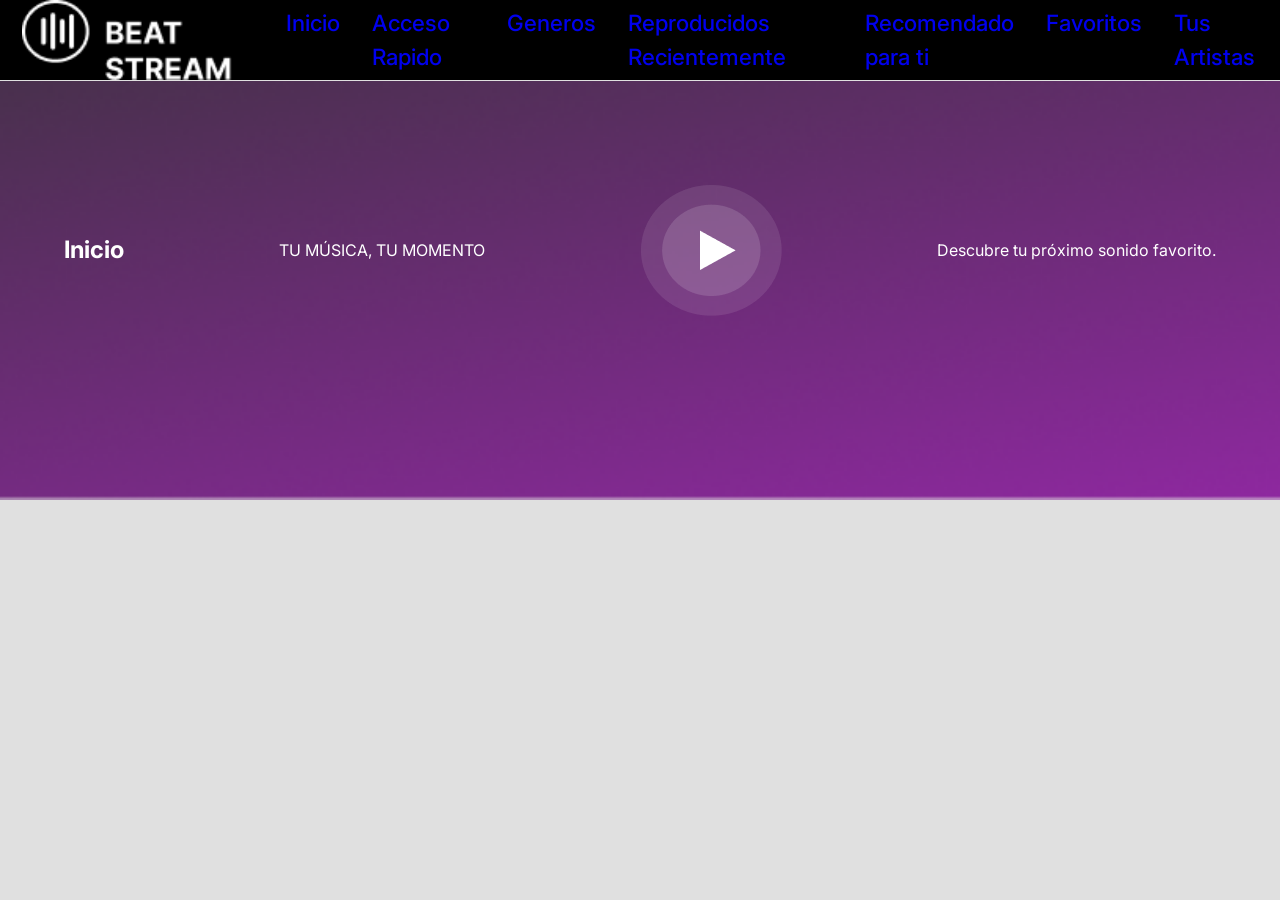
==== 01-layout/05-code/index.html @ 1010544c "web" ====
<!DOCTYPE html>
<html lang="en">
<head>
    <meta charset="UTF-8">
    <meta name="viewport" content="width=device-width, initial-scale=1.0">
    <title>Beat Stream</title>
    <link rel="stylesheet" href="css/reset.css">
    <link rel="stylesheet" href="css/master.css">
</head>
<body>
    <main>
        <header id="navbar">
            <img class="logo" src="images/Frame 1.png" alt="Logo">
            <nav class="options">
                <a href="#Inicio">Inicio</a>
                <a href="#AccesoRapido">Acceso Rapido</a>
                <a href="#generos">Generos</a>
                <a href="#ReproducidosRecientemente">Reproducidos Recientemente</a>
                <a href="#Recomendadoparati">Recomendado para ti</a>
                <a href="#favoritos">Favoritos</a>
                <a href="#tusartistas">Tus Artistas</a>
            </nav>
        </header>
        <section id="about">

            <h2>Inicio</h2>
                <p>
                    TU MÚSICA, TU MOMENTO
                </p>
                <img class="logo-ful" src="images/Frame 2.png" alt="Logo">
                <p>
                    Descubre tu próximo sonido favorito.
                </p>

            
        </section>
    </main>
    <script src="js/app.js"></script>
</body>
</html>
---- 01-layout/05-code/css/master.css ----
@import url('https://fonts.googleapis.com/css2?family=IBM+Plex+Sans:ital,wght@0,100..700;1,100..700&family=Inter:ital,opsz,wght@0,14..32,100..900;1,14..32,100..900&display=swap');
@import url('https://fonts.googleapis.com/css2?family=IBM+Plex+Sans:ital,wght@0,100..700;1,100..700&family=Inter:ital,opsz,wght@0,14..32,100..900;1,14..32,100..900&display=swap');

:root {
    --color-accentdark: #333333;
    --color-vibrantpurple: #9c27b0;
    --color-lightgray: #e0e0e0;
    --foint-headings: "IBM Plex Sans", serif;
    --foint-body: inter, sans-serif;
    scroll-behavior: smooth;
}

body {
    background-color: var(--color-lightgray);
    color: var(--color-accentdark);
    font-family: var(--foint-body);

    main {
        min-height: 100dvh;

        header#navbar {
            align-items: center;
            background-color: black;
            border-bottom: 1px solid var(--color-lightgray);
            display: flex;
            left: 0;
            height: 120;
            justify-content: space-between;
            padding-inline: 1.4rem;
            position: fixed;
            top: 0;
            width: 100%;

            img.logo {
                height: 80px;
            }

            
            nav.options {
                display: flex;
                gap: 2rem;
                a:is(:link, :visited){
                    font-size: 1.4rem;
                    font-weight: 500;
                    text-decoration: none;
                    transition: transform 0.2s ease-in;
                    &:not(.active):hover {
                        transform: translateY(-6px);
                    }
                    &.active {
                        color: var(--color-lightgray);
                        border-bottom: var(--color-lightgray);
                    }
                }
            }
        }



    section#about {
    align-items: center;
    background: url(../images/Vector.png) no-repeat center / cover;
    display: flex;
    flex-direction: row;              
    justify-content: space-between;   
    gap: 2rem;
    margin-top: 0;
    height: 500px;                    
    padding: 0 5%;                    
    color: white;                     
}

.about-text {
    text-align: left;
    max-width: 50%;
}

.about-text h2,
.about-text p {
    color: white;
}
}
    
        }
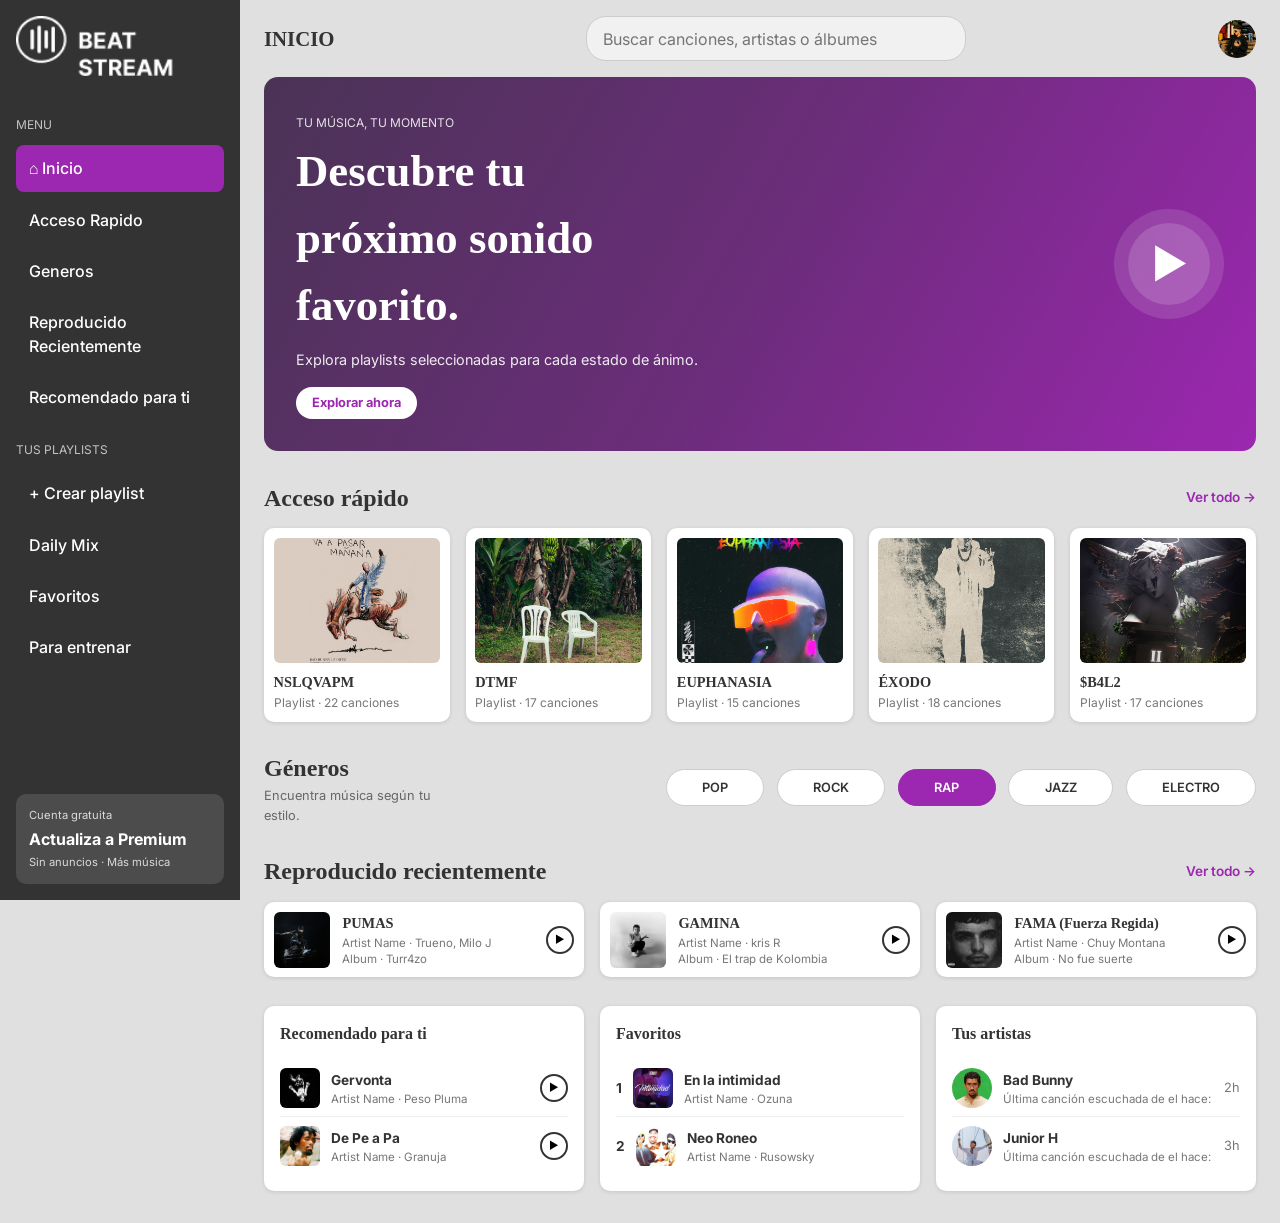
==== commit a6d42188: "code" ====
--- a/01-layout/05-code/index.html
+++ b/01-layout/05-code/index.html
@@ -1,41 +1,208 @@
-<!DOCTYPE html>
-<html lang="en">
-<head>
-    <meta charset="UTF-8">
-    <meta name="viewport" content="width=device-width, initial-scale=1.0">
+<!doctype html>
+<html lang="es">
+  <head>
+    <meta charset="UTF-8" />
+    <meta name="viewport" content="width=device-width, initial-scale=1" />
     <title>Beat Stream</title>
     <link rel="stylesheet" href="css/reset.css">
     <link rel="stylesheet" href="css/master.css">
-</head>
-<body>
+  </head>
+  <body>
+
+    <aside id="sidebar">
+      <a href="#inicio" class="brand">
+        <img class="logo" src="images/Frame 1.png" alt="Beat Stream" />
+      </a>
+
+      <nav class="options">
+        <p class="label">Menu</p>
+        <a href="#inicio" class="active">⌂ Inicio</a>
+        <a href="#generos">Acceso Rapido</a>
+        <a href="#recientes">Generos</a>
+        <a href="#recomendado">Reproducido Recientemente</a>
+        <a href="#premium">Recomendado para ti</a>
+
+        <p class="label">Tus playlists</p>
+        <a href="#acceso-rapido">+ Crear playlist</a>
+        <a href="#recomendado">Daily Mix</a>
+        <a href="#favoritos">Favoritos</a>
+        <a href="#artistas">Para entrenar</a>
+      </nav>
+
+      <div class="premium-box" id="premium">
+        <small>Cuenta gratuita</small>
+        <strong>Actualiza a Premium</strong>
+        <small>Sin anuncios · Más música</small>
+      </div>
+    </aside>
+
     <main>
-        <header id="navbar">
-            <img class="logo" src="images/Frame 1.png" alt="Logo">
-            <nav class="options">
-                <a href="#Inicio">Inicio</a>
-                <a href="#AccesoRapido">Acceso Rapido</a>
-                <a href="#generos">Generos</a>
-                <a href="#ReproducidosRecientemente">Reproducidos Recientemente</a>
-                <a href="#Recomendadoparati">Recomendado para ti</a>
-                <a href="#favoritos">Favoritos</a>
-                <a href="#tusartistas">Tus Artistas</a>
-            </nav>
-        </header>
-        <section id="about">
-
-            <h2>Inicio</h2>
-                <p>
-                    TU MÚSICA, TU MOMENTO
-                </p>
-                <img class="logo-ful" src="images/Frame 2.png" alt="Logo">
-                <p>
-                    Descubre tu próximo sonido favorito.
-                </p>
-
-            
-        </section>
+      <header id="topbar">
+        <h1 id="inicio">INICIO</h1>
+        <input
+          type="search"
+          placeholder="Buscar canciones, artistas o álbumes"
+        />
+       <img class="avatar" src="images/image.png" alt="Mi perfil">
+      </header>
+
+      
+      <section class="hero">
+        <div>
+          <small>TU MÚSICA, TU MOMENTO</small>
+          <h2>Descubre tu próximo sonido favorito.</h2>
+          <p>Explora playlists seleccionadas para cada estado de ánimo.</p>
+          <a href="#generos" class="btn-small">Explorar ahora</a>
+        </div>
+        <button class="play-big" aria-label="Reproducir">▶</button>
+      </section>
+
+      <!-- Acceso rápido -->
+      <section id="acceso-rapido">
+        <div class="section-head">
+          <h2>Acceso rápido</h2>
+          <a href="#">Ver todo →</a>
+        </div>
+        <div class="grid-5">
+          <article class="card">
+            <img src="images/ndslqvpm.jpg" alt="" />
+            <h3>NSLQVAPM</h3>
+            <p>Playlist · 22 canciones</p>
+          </article>
+          <article class="card">
+            <img src="images/dtmf.jpg" alt="" />
+            <h3>DTMF</h3>
+            <p>Playlist · 17 canciones</p>
+          </article>
+          <article class="card">
+            <img src="images/buho.png" alt="" />
+            <h3>EUPHANASIA</h3>
+            <p>Playlist · 15 canciones</p>
+          </article>
+          <article class="card">
+            <img src="images/exodo.jpg" alt="" />
+            <h3>ÉXODO</h3>
+            <p>Playlist · 18 canciones</p>
+          </article>
+          <article class="card">
+            <img src="images/asd0.jpg" alt="" />
+            <h3>$B4L2</h3>
+            <p>Playlist · 17 canciones</p>
+          </article>
+        </div>
+      </section>
+
+      <!-- Géneros -->
+      <section id="generos" class="generos">
+        <div>
+          <h2>Géneros</h2>
+          <p>Encuentra música según tu estilo.</p>
+        </div>
+        <div class="pills">
+          <button class="pill">POP</button>
+          <button class="pill">ROCK</button>
+          <button class="pill active">RAP</button>
+          <button class="pill">JAZZ</button>
+          <button class="pill">ELECTRO</button>
+        </div>
+      </section>
+
+      <!-- Reproducidos recientemente -->
+      <section id="recientes">
+        <div class="section-head">
+          <h2>Reproducido recientemente</h2>
+          <a href="#">Ver todo →</a>
+        </div>
+        <div class="grid-3">
+          <article class="recent">
+            <img src="images/pumas.jpg" alt="" />
+            <div>
+              <h3>PUMAS</h3>
+              <p>Artist Name · Trueno, Milo J<br />Album · Turr4zo</p>
+            </div>
+            <button class="play-small" aria-label="Reproducir">▶</button>
+          </article>
+          <article class="recent">
+            <img src="images/gamina.jpg" alt="" />
+            <div>
+              <h3>GAMINA</h3>
+              <p>Artist Name · kris R<br />Album · El trap de Kolombia</p>
+            </div>
+            <button class="play-small" aria-label="Reproducir">▶</button>
+          </article>
+          <article class="recent">
+            <img src="images/fama.jpg" alt="" />
+            <div>
+              <h3>FAMA (Fuerza Regida)</h3>
+              <p>Artist Name · Chuy Montana<br />Album · No fue suerte</p>
+            </div>
+            <button class="play-small" aria-label="Reproducir">▶</button>
+          </article>
+        </div>
+      </section>
+
+      <!-- Recomendado / Favoritos / Tus artistas -->
+      <section class="grid-3 bottom">
+        <article class="panel" id="recomendado">
+          <h3>Recomendado para ti</h3>
+          <div class="row">
+            <img src="images/gervonta.jpg" alt="" />
+            <div>
+              <strong>Gervonta</strong>
+              <p>Artist Name · Peso Pluma</p>
+            </div>
+            <button class="play-small" aria-label="Reproducir">▶</button>
+          </div>
+          <div class="row">
+            <img src="images/depeapa.jpg" alt="" />
+            <div>
+              <strong>De Pe a Pa</strong>
+              <p>Artist Name · Granuja</p>
+            </div>
+            <button class="play-small" aria-label="Reproducir">▶</button>
+          </div>
+        </article>
+
+        <article class="panel" id="favoritos">
+          <h3>Favoritos</h3>
+          <div class="row">
+            <span class="num">1</span>
+            <img src="images/images.jpg" alt="" />
+            <div>
+              <strong>En la intimidad</strong>
+              <p>Artist Name · Ozuna</p>
+            </div>
+          </div>
+          <div class="row">
+            <span class="num">2</span>
+            <img src="images/images (1).jpg" alt="" />
+            <div>
+              <strong>Neo Roneo</strong>
+              <p>Artist Name · Rusowsky</p>
+            </div>
+          </div>
+        </article>
+
+        <article class="panel" id="artistas">
+          <h3>Tus artistas</h3>
+          <div class="row">
+            <img class="round" src="images/badbo.jpg" alt="" />
+            <div>
+              <strong>Bad Bunny</strong>
+              <p>Última canción escuchada de el hace:</p>
+            </div>
+            <span class="time">2h</span>
+          </div>
+          <div class="row">
+            <img class="round" src="images/ab6761610000e5eb5fbe9b7dc7d9a2295bd6022c.jpg" alt="" />
+            <div>
+              <strong>Junior H</strong>
+              <p>Última canción escuchada de el hace:</p>
+            </div>
+            <span class="time">3h</span>
+          </div>
+        </article>
+      </section>
     </main>
-    <script src="js/app.js"></script>
-</body>
+  </body>
 </html>
-
--- a/01-layout/05-code/css/master.css
+++ b/01-layout/05-code/css/master.css
@@ -1,85 +1,280 @@
 @import url('https://fonts.googleapis.com/css2?family=IBM+Plex+Sans:ital,wght@0,100..700;1,100..700&family=Inter:ital,opsz,wght@0,14..32,100..900;1,14..32,100..900&display=swap');
-@import url('https://fonts.googleapis.com/css2?family=IBM+Plex+Sans:ital,wght@0,100..700;1,100..700&family=Inter:ital,opsz,wght@0,14..32,100..900;1,14..32,100..900&display=swap');
 
 :root {
-    --color-accentdark: #333333;
-    --color-vibrantpurple: #9c27b0;
-    --color-lightgray: #e0e0e0;
-    --foint-headings: "IBM Plex Sans", serif;
-    --foint-body: inter, sans-serif;
-    scroll-behavior: smooth;
-}
+  --color-accentdark: #333333;
+  --color-vibrantpurple: #9c27b0;
+  --color-lightgray: #e0e0e0;
+  --foint-headings: "IBM Plex Sans", serif;
+  --foint-body: inter, sans-serif;
+  --sidebar-w: 240px;
+  scroll-behavior: smooth;
+}
+.avatar {
+  width: 38px;
+  height: 38px;
+  border-radius: 50%;     /* la hace redonda */
+  object-fit: cover;      /* recorta la foto sin deformarla */
+  flex-shrink: 0;
+}
+
+* { box-sizing: border-box; margin: 0; padding: 0; }
 
 body {
-    background-color: var(--color-lightgray);
-    color: var(--color-accentdark);
-    font-family: var(--foint-body);
-
-    main {
-        min-height: 100dvh;
-
-        header#navbar {
-            align-items: center;
-            background-color: black;
-            border-bottom: 1px solid var(--color-lightgray);
-            display: flex;
-            left: 0;
-            height: 120;
-            justify-content: space-between;
-            padding-inline: 1.4rem;
-            position: fixed;
-            top: 0;
-            width: 100%;
-
-            img.logo {
-                height: 80px;
-            }
-
-            
-            nav.options {
-                display: flex;
-                gap: 2rem;
-                a:is(:link, :visited){
-                    font-size: 1.4rem;
-                    font-weight: 500;
-                    text-decoration: none;
-                    transition: transform 0.2s ease-in;
-                    &:not(.active):hover {
-                        transform: translateY(-6px);
-                    }
-                    &.active {
-                        color: var(--color-lightgray);
-                        border-bottom: var(--color-lightgray);
-                    }
-                }
-            }
-        }
-
-
-
-    section#about {
-    align-items: center;
-    background: url(../images/Vector.png) no-repeat center / cover;
-    display: flex;
-    flex-direction: row;              
-    justify-content: space-between;   
-    gap: 2rem;
-    margin-top: 0;
-    height: 500px;                    
-    padding: 0 5%;                    
-    color: white;                     
-}
-
-.about-text {
-    text-align: left;
-    max-width: 50%;
-}
-
-.about-text h2,
-.about-text p {
-    color: white;
-}
-}
-    
-        }
-    +  background-color: var(--color-lightgray);
+  color: var(--color-accentdark);
+  font-family: var(--foint-body);
+}
+
+h1, h2, h3 { font-family: var(--foint-headings); }
+a { text-decoration: none; color: inherit; }
+img { display: block; max-width: 100%; }
+
+/* ================= SIDEBAR ================= */
+#sidebar {
+  position: fixed;
+  top: 0;
+  left: 0;
+  width: var(--sidebar-w);
+  height: 100dvh;
+  background-color: var(--color-accentdark);
+  color: white;
+  display: flex;
+  flex-direction: column;
+  padding: 1rem;
+  overflow-y: auto;
+}
+
+.brand { display: block; margin-bottom: 1.5rem; }
+img.logo { height: 60px; }
+
+nav.options { display: flex; flex-direction: column; gap: 0.3rem; flex: 1; }
+
+nav.options .label {
+  font-size: 0.75rem;
+  text-transform: uppercase;
+  opacity: 0.7;
+  margin: 1rem 0 0.4rem;
+}
+
+nav.options a:is(:link, :visited) {
+  font-size: 1rem;
+  font-weight: 500;
+  padding: 0.7rem 0.8rem;
+  border-radius: 8px;
+  color: white;
+  transition: transform 0.2s ease-in, background-color 0.2s;
+}
+
+nav.options a:not(.active):hover {
+  background-color: rgba(255, 255, 255, 0.1);
+  transform: translateX(4px);
+}
+
+nav.options a.active { background-color: var(--color-vibrantpurple); }
+
+.premium-box {
+  background-color: rgba(255, 255, 255, 0.12);
+  border-radius: 10px;
+  padding: 0.8rem;
+  display: flex;
+  flex-direction: column;
+  gap: 0.2rem;
+}
+.premium-box small { font-size: 0.7rem; opacity: 0.8; }
+
+/* ================= CONTENIDO ================= */
+main {
+  margin-left: var(--sidebar-w);
+  min-height: 100dvh;
+  padding: 0 1.5rem 2rem;
+}
+
+#topbar {
+  display: flex;
+  align-items: center;
+  justify-content: space-between;
+  gap: 1rem;
+  padding: 1rem 0;
+}
+#topbar h1 { font-size: 1.3rem; }
+#topbar input {
+  width: min(380px, 100%);
+  padding: 0.6rem 1rem;
+  border-radius: 20px;
+  border: 1px solid #ccc;
+  background: #f1f1f1;
+  font-family: var(--foint-body);
+}
+.avatar {
+  width: 38px; height: 38px;
+  border-radius: 50%;
+  background: rgb(233, 8, 233);
+  flex-shrink: 0;
+}
+
+section { margin-top: 1.8rem; }
+
+.section-head {
+  display: flex;
+  justify-content: space-between;
+  align-items: center;
+  margin-bottom: 0.8rem;
+}
+.section-head h2 { font-size: 1.5rem; }
+.section-head a {
+  color: var(--color-vibrantpurple);
+  font-size: 0.85rem;
+  font-weight: 600;
+}
+
+/* ---- Hero ---- */
+.hero {
+  background: linear-gradient(120deg, #4a3355 0%, #6b2d7a 50%, var(--color-vibrantpurple) 100%);
+  color: white;
+  border-radius: 14px;
+  padding: 2rem;
+  display: flex;
+  align-items: center;
+  justify-content: space-between;
+  gap: 1rem;
+  margin-top: 0;
+}
+.hero small { font-size: 0.75rem; opacity: 0.85; }
+.hero h2 { font-size: clamp(1.8rem, 4vw, 2.8rem); max-width: 14ch; margin: 0.3rem 0 0.6rem; }
+.hero p { font-size: 0.9rem; opacity: 0.9; margin-bottom: 1rem; }
+
+.btn-small {
+  display: inline-block;
+  background: white;
+  color: var(--color-vibrantpurple);
+  font-size: 0.8rem;
+  font-weight: 700;
+  padding: 0.4rem 1rem;
+  border-radius: 20px;
+}
+
+.play-big {
+  width: 110px; height: 110px;
+  flex-shrink: 0;
+  border-radius: 50%;
+  border: 14px solid rgba(255, 255, 255, 0.12);
+  background: rgba(255, 255, 255, 0.25);
+  background-clip: padding-box;
+  color: white;
+  font-size: 2.5rem;
+  cursor: pointer;
+}
+
+/* ---- Grids ---- */
+.grid-5 { display: grid; grid-template-columns: repeat(5, 1fr); gap: 1rem; }
+.grid-3 { display: grid; grid-template-columns: repeat(3, 1fr); gap: 1rem; }
+
+/* ---- Tarjetas acceso rápido ---- */
+.card {
+  background: white;
+  border-radius: 10px;
+  padding: 0.6rem;
+  box-shadow: 0 1px 4px rgba(0, 0, 0, 0.12);
+}
+.card img {
+  width: 100%;
+  aspect-ratio: 4 / 3;
+  object-fit: cover;
+  border-radius: 6px;
+  background: #bbb;
+  margin-bottom: 0.6rem;
+}
+.card h3 { font-size: 0.9rem; }
+.card p { font-size: 0.75rem; color: #777; }
+
+/* ---- Géneros ---- */
+.generos { display: flex; align-items: center; justify-content: space-between; gap: 1rem; flex-wrap: wrap; }
+.generos h2 { font-size: 1.5rem; }
+.generos p { font-size: 0.8rem; color: #666; max-width: 22ch; }
+.pills { display: flex; gap: 0.8rem; flex-wrap: wrap; }
+.pill {
+  background: white;
+  border: 1px solid #ccc;
+  border-radius: 20px;
+  padding: 0.5rem 2.2rem;
+  font-weight: 600;
+  font-size: 0.8rem;
+  cursor: pointer;
+  transition: transform 0.2s ease-in;
+}
+.pill {
+  background: white;
+  color: var(--color-accentdark);   /* letras oscuras con el botón blanco */
+  border: 1px solid #ccc;
+  border-radius: 20px;
+  padding: 0.5rem 2.2rem;
+  font-weight: 600;
+  font-size: 0.8rem;
+  cursor: pointer;
+  transition: transform 0.2s ease-in;
+}
+
+.pill.active {
+  background: var(--color-vibrantpurple);
+  color: white;                      /* letras blancas con el botón morado */
+  border-color: var(--color-vibrantpurple);
+}
+/* ---- Reproducido recientemente ---- */
+.recent {
+  background: white;
+  border-radius: 10px;
+  padding: 0.6rem;
+  display: flex;
+  align-items: center;
+  gap: 0.8rem;
+  box-shadow: 0 1px 4px rgba(0, 0, 0, 0.12);
+}
+.recent img { width: 56px; height: 56px; object-fit: cover; border-radius: 6px; background: #bbb; }
+.recent div { flex: 1; min-width: 0; }
+.recent h3 { font-size: 0.9rem; }
+.recent p { font-size: 0.72rem; color: #777; line-height: 1.4; }
+
+.play-small {
+  width: 28px; height: 28px;
+  border-radius: 50%;
+  border: 2px solid var(--color-accentdark);
+  background: white;
+  font-size: 0.65rem;
+  cursor: pointer;
+  flex-shrink: 0;
+}
+.play-small:hover { background: var(--color-vibrantpurple); border-color: var(--color-vibrantpurple); color: white; }
+
+/* ---- Paneles de abajo ---- */
+.panel {
+  background: white;
+  border-radius: 10px;
+  padding: 1rem;
+  box-shadow: 0 1px 4px rgba(0, 0, 0, 0.12);
+}
+.panel h3 { font-size: 1rem; margin-bottom: 0.8rem; }
+.row { display: flex; align-items: center; gap: 0.7rem; padding: 0.5rem 0; }
+.row + .row { border-top: 1px solid #eee; }
+.row img { width: 40px; height: 40px; object-fit: cover; border-radius: 6px; background: #bbb; }
+.row img.round { border-radius: 50%; }
+.row div { flex: 1; min-width: 0; }
+.row strong { font-size: 0.85rem; }
+.row p { font-size: 0.72rem; color: #777; }
+.num { font-weight: 700; font-size: 0.85rem; }
+.time { font-size: 0.8rem; color: #777; }
+
+/* ================= RESPONSIVE ================= */
+@media (max-width: 1100px) {
+  .grid-5 { grid-template-columns: repeat(3, 1fr); }
+  .grid-3 { grid-template-columns: 1fr; }
+}
+
+@media (max-width: 800px) {
+  :root { --sidebar-w: 0px; }
+  #sidebar { position: static; width: 100%; height: auto; }
+  nav.options { flex-direction: row; flex-wrap: wrap; }
+  nav.options .label, .premium-box { display: none; }
+  main { margin-left: 0; }
+  .grid-5 { grid-template-columns: repeat(2, 1fr); }
+  .hero { flex-direction: column; align-items: flex-start; }
+}
